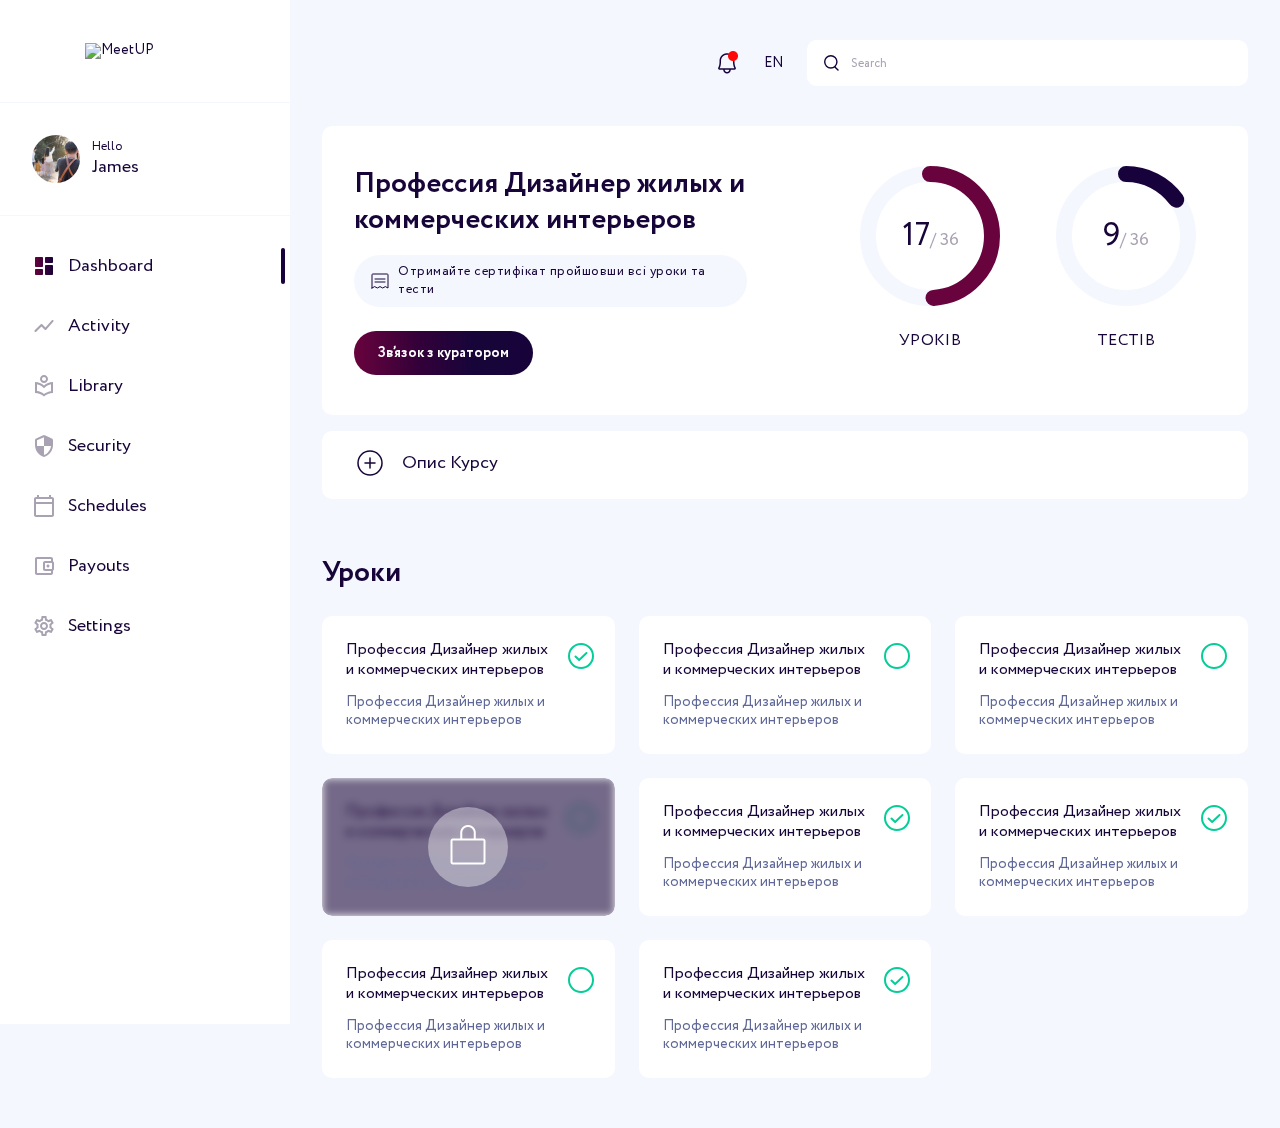
==== course-page.html @ d6d975dc "meetup v.1" ====
<!DOCTYPE html>
<html lang="en">

<head>
	<meta charset="UTF-8" />
	<meta name="viewport" content="width=device-width, initial-scale=1.0" />
	<title>MeetUP</title>
	<meta name="description" content="">
	<meta name="keywords" content="">
	<link rel="stylesheet" type="text/css" href="css/reset.css" />
	<link rel="stylesheet" type="text/css" href="css/slick.css" />
	<link rel="stylesheet" type="text/css" href="css/style.css" />
</head>

<body>
	<div class="container">
		<div class="wrapper">
			<div class="page">
				<header class="header">
					<nav class="menu">
						<div class="logo"><a href="/"><img src="img/logo.png" alt="MeetUP" /></a></div>
						<div class="user">
							<img src="img/james.jpg" alt="James" />
							<div class="user-name">
								<h3><span>Hello</span> James</h3>
							</div>
						</div>
						<div class="extra-menu">
							<div class="bell">
								<img src="img/bell.png" alt="Bell">
								<h4 class="message">У вас нове повідомлення</h4>
							</div>
							<div class="language">EN</div>
							<div class="search">
								<div class="search-box">
									<input type="text" class="input-search" placeholder="Search">
								</div>
							</div>
							<div class="search-close"></div>
							<div class="header_burger"></div>
						</div>
						<div class="sidebar-menu">
							<div class="logo"><a href="/"><img src="img/logo.png" alt="MeetUP" /></a></div>
							<div class="user">
								<img src="img/james.jpg" alt="James" />
								<div class="user-name">
									<h3><span>Hello</span> James</h3>
								</div>
							</div>
							<div class="language">EN</div>
							<ul class="sidebar-menu__box-link">
								<a href="#">
									<li class="active"><img class="img-svg" src="img/svg/dashboard.svg" alt="Dashboard">Dashboard</li>
								</a>
								<a href="#">
									<li><img class="img-svg" src="img/svg/activity.svg" alt="Activity">Activity</li>
								</a>
								<a href="#">
									<li><img class="img-svg" src="img/svg/library.svg" alt="Library">Library</li>
								</a>
								<a href="#">
									<li><img class="img-svg" src="img/svg/security.svg" alt="Security">Security</li>
								</a>
								<a href="#">
									<li><img class="img-svg" src="img/svg/schedules.svg" alt="Schedules">Schedules</li>
								</a>
								<a href="#">
									<li><img class="img-svg" src="img/svg/payouts.svg" alt="Payouts">Payouts</li>
								</a>
								<a href="#">
									<li><img class="img-svg" src="img/svg/settings.svg" alt="Settings">Settings</li>
								</a>
							</ul>
						</div>
					</nav>
				</header>
				<div class="content">
					<section class="cp-course">
						<div class="cp-course__info">
							<h1>Профессия Дизайнер жилых и коммерческих интерьеров</h1>
							<p class="cp-course__specification">Отримайте сертифікат пройшовши всі уроки та тести</p>
							<button class="btn btn-gradient">Зв’язок з куратором</button>
						</div>
						<div class="cp-course__circle-box">
							<div class="cp-course__progress cp-course__progress-lesson">
								<svg class="progress-ring" preserveAspectRatio="xMinYMin meet">
									<circle cx="70" cy="70" r="62"></circle>
									<circle class="progress-ring__circle" cx="70" cy="70" r="62"></circle>
								</svg>
								<p>17<span>/ 36</span></p>
								<div class="cp-course__progress-categorie">УРОКІВ</div>
								<!-- <input class="percente" type="range" min="0" max="100" value="20"> -->
							</div>
							<div class="cp-course__progress cp-course__progress-test">
								<svg class="progress-ring" preserveAspectRatio="xMinYMin meet">
									<circle cx="70" cy="70" r="62"></circle>
									<circle class="progress-ring__circle" cx="70" cy="70" r="62"></circle>
								</svg>
								<p>9<span>/ 36</span></p>
								<div class="cp-course__progress-categorie">ТЕСТІВ</div>
								<!-- <input class="percente" type="range" min="0" max="100" value="20"> -->
							</div>
						</div>
					</section>
					<div class="cp-course__description">
						<h3>Опис Курсу</h3>
						<p class="cp-course__description-txt">
							Стандартний Lorem Ipsum, використовуваний з XVI ст.<br />
							"Lorem ipsum dolor sit amet, consectetur adipiscing elit, sed do eiusmod tempor incididunt ut labore et
							dolore magna aliqua. Ut enim ad minim veniam, quis nostrud exercitation ullamco laboris nisi ut aliquip ex
							ea commodo consequat. Duis aute irure dolor in reprehenderit in voluptate velit esse cillum dolore eu
							fugiat nulla pariatur. Excepteur sint occaecat cupidatat non proident, sunt in culpa qui officia deserunt
							mollit anim id est laborum."
						</p>
					</div>
					<section class="lesson">
						<h1>Уроки</h1>
						<div class="lesson__wrap">
							<div class="lesson__b lesson__complited">
								<div class="lesson__txt">
									<h4 class="lesson__name">Профессия Дизайнер жилых и коммерческих интерьеров</h4>
									<p>Профессия Дизайнер жилых и коммерческих интерьеров</p>
								</div>
							</div>
							<div class="lesson__b">
								<div class="lesson__txt">
									<h4 class="lesson__name">Профессия Дизайнер жилых и коммерческих интерьеров</h4>
									<p>Профессия Дизайнер жилых и коммерческих интерьеров</p>
								</div>
							</div>
							<div class="lesson__b">
								<div class="lesson__txt">
									<h4 class="lesson__name">Профессия Дизайнер жилых и коммерческих интерьеров</h4>
									<p>Профессия Дизайнер жилых и коммерческих интерьеров</p>
								</div>
							</div>
							<div class="lesson__b lesson__lock">
								<div class="lesson__txt">
									<h4 class="lesson__name">Профессия Дизайнер жилых и коммерческих интерьеров</h4>
									<p>Профессия Дизайнер жилых и коммерческих интерьеров</p>
								</div>
								<div class="lesson__closed"></div>
							</div>
							<div class="lesson__b lesson__complited">
								<div class="lesson__txt">
									<h4 class="lesson__name">Профессия Дизайнер жилых и коммерческих интерьеров</h4>
									<p>Профессия Дизайнер жилых и коммерческих интерьеров</p>
								</div>
							</div>
							<div class="lesson__b lesson__complited">
								<div class="lesson__txt">
									<h4 class="lesson__name">Профессия Дизайнер жилых и коммерческих интерьеров</h4>
									<p>Профессия Дизайнер жилых и коммерческих интерьеров</p>
								</div>
							</div>
							<div class="lesson__b">
								<div class="lesson__txt">
									<h4 class="lesson__name">Профессия Дизайнер жилых и коммерческих интерьеров</h4>
									<p>Профессия Дизайнер жилых и коммерческих интерьеров</p>
								</div>
							</div>
							<div class="lesson__b lesson__complited">
								<div class="lesson__txt">
									<h4 class="lesson__name">Профессия Дизайнер жилых и коммерческих интерьеров</h4>
									<p>Профессия Дизайнер жилых и коммерческих интерьеров</p>
								</div>
							</div>
						</div>
					</section>
				</div>
			</div>
		</div>
	</div>
	<script type="text/javascript" src="js/jquery-3.6.0.min.js"></script>
	<script type="text/javascript" src="js/slick.js"></script>
	<script type="text/javascript" src="js/main.js"></script>
	<script>
		$(document).ready(function () {
			//svg circle
			const circle = document.querySelector(".progress-ring__circle");
			const circle_test = document.querySelector(
				".cp-course__progress-test .progress-ring__circle"
			);
			const r = circle.r.baseVal.value;
			const circumference = 2 * Math.PI * r;
			// const input = document.querySelector(".percente");

			circle.style.strokeDasharray = `${circumference} ${circumference}`;
			circle.style.strokeDashoffset = circumference;

			circle_test.style.strokeDasharray = `${circumference} ${circumference}`;
			circle_test.style.strokeDashoffset = circumference;

			function setProgress(percent) {
				const offset = circumference - (percent / 100) * circumference;
				circle.style.strokeDashoffset = offset;
			}
			function setProgressTest(percent) {
				const offset = circumference - (percent / 100) * circumference;
				circle_test.style.strokeDashoffset = offset;
			}

			setProgressTest(15);
			setProgress(49);

			// input.addEventListener("input", function () {
			//   setProgress(input.value);
			// });
		});
	</script>
</body>

</html>
---- css/style.css ----
@font-face {
  font-family: "Circe";
  src: url("../fonts/Circe-Regular.eot");
  src: url("../fonts/Circe-Regular.eot?iefix") format("eot"),
    url("../fonts/Circe-Regular.woff") format("woff"),
    url("../fonts/Circe-Regular.ttf") format("truetype");
  font-weight: 400;
  font-style: normal;
}
@font-face {
  font-family: "Circe";
  src: url("../fonts/Circe-Bold.eot");
  src: url("../fonts/Circe-Bold.eot?iefix") format("eot"),
    url("../fonts/Circe-Bold.woff") format("woff"),
    url("../fonts/Circe-Bold.ttf") format("truetype");
  font-weight: 600;
  font-style: normal;
}
body {
  height: 100%;
  font-family: "Circe", sans-serif;
  background: #f4f7fe;
  color: #170539;
}
ol,
ul {
  list-style: none;
}
* {
  margin: 0;
  padding: 0;
  outline: none;

  -webkit-box-sizing: border-box;
  -moz-box-sizing: border-box;
  box-sizing: border-box;
}

a,
a:hover {
  text-decoration: none;
  color: #170539;
}

.left {
  float: left;
}
.right {
  float: right;
}
.container {
  max-width: 1440px;
  width: 100%;
  margin: 0 auto;
  padding: 0;
}
.wrapper {
  margin: 0;
  padding: 0;
}
h1 {
  font-size: 36px;
  line-height: 43.2px;
  font-weight: 400;
  margin-bottom: 24px;
}
h2 {
  font-size: 24px;
  line-height: 28.8px;
  font-weight: 400;
}
h3 {
  font-size: 18px;
  font-weight: 400;
  line-height: 23.4px;
}
h4 {
  font-size: 16px;
  font-weight: 400;
  line-height: 20.8px;
}
p {
  font-size: 14px;
  font-weight: 400;
  line-height: 20.8px;
}
img {
  width: 100%;
}
.hide_block {
  display: none !important;
}
/* svg styles */
#dashboard,
#activity,
#library,
#security,
#schedules,
#payouts,
#settings {
  fill: #a8a2b2;
}

/* svg styles end */

/* index */
/* header start*/
.page {
  display: flex;
  position: relative;
  overflow: hidden;
}
.menu {
  width: 290px;
  padding: 0 5px 0 32px;
  background: #ffffff;
  height: 1024px;
}
.menu ul {
  margin-top: 32px;
}
.menu ul li {
  display: flex;
  align-items: center;
  font-size: 18px;
  line-height: 30px;
  margin-bottom: 24px;
  padding: 3px 0;
}
.menu ul .img-svg {
  margin-right: 12px;
}
.menu ul a:last-child li {
  margin-bottom: 0;
}
.menu ul .active {
  position: relative;
}
.menu ul .active #dashboard,
.menu ul .active #activity,
.menu ul .active #library,
.menu ul .active #security,
.menu ul .active #schedules,
.menu ul .active #payouts,
.menu ul .active #settings {
  fill: url(#paint0_linear_1267_731);
}
.menu ul .active::after {
  content: "";
  position: absolute;
  right: 0;
  border-right: 4px solid #17023b;
  height: 100%;
  border-radius: 25px;
}
.logo {
  display: flex;
  width: 147px;
  height: auto;
  padding: 43px 0;
  margin: 0 auto;
}
.logo a {
  z-index: 2;
}
.user img {
  width: 48px;
  height: auto;
  border-radius: 24px;
  margin-right: 12px;
}
.user {
  display: flex;
  align-items: center;
  padding: 32px 5px 32px 32px;
  margin: 0 -5px 0 -32px;
  border-top: 1px solid #f4f7fe;
  border-bottom: 1px solid #f4f7fe;
}
.user-name h3 {
  display: flex;
  flex-direction: column;
}
.user-name span {
  font-size: 12px;
  line-height: 18px;
}
.extra-menu {
  position: absolute;
  right: 32px;
  top: 40px;
  display: flex;
  justify-content: flex-end;
  align-items: center;
  width: 100%;
}
.extra-menu img {
  margin-right: 25px;
  position: relative;
  width: 24px;
  height: auto;
}
.extra-menu .img::after {
  content: "";
  position: absolute;
  height: 10px;
  width: 10px;
  background-color: #ff0808;
}
.search {
  display: flex;
  max-width: 441px;
  width: 100%;
  height: 46px;
  border-radius: 10px;
  position: relative;
  background: #ffffff;
}
.search-box {
  width: 100%;
  display: flex;
}
.input-search {
  padding-left: 44px;
  border-radius: 10px;
}
.input-search::placeholder {
  font-size: 12px;
  line-height: 18px;
  color: #a8a2b2;
}
.search::before {
  content: "";
  width: 16px;
  height: 16px;
  background: url(../img/svg/search.svg) no-repeat 50% 50%;
  background-size: contain;
  position: absolute;
  left: 16px;
  top: 50%;
  transform: translateY(-50%);
}
.language {
  margin-right: 24px;
}
.bell {
  position: relative;
}
.message {
  display: none;
  padding: 16px;
  padding-left: 52px;
  background: #ffffff;
  position: absolute;
  width: max-content;
  left: -24px;
  top: 47px;
  border-radius: 6px;
  box-shadow: 0px 0px 1px rgba(112, 144, 176, 0.31),
    0px 12px 24px rgba(112, 144, 176, 0.15);
  z-index: 2;
}
.message::before {
  content: "";
  width: 24px;
  height: 24px;
  background: url(../img/svg/envelope.svg) no-repeat 50% 50%;
  background-size: contain;
  position: absolute;
  left: 16px;
  top: 50%;
  transform: translateY(-50%);
}
.message::after {
  content: "";
  position: absolute;
  left: 26px;
  top: -20px;
  border: 10px solid transparent;
  border-bottom: 10px solid white;
}
.sidebar-menu .logo,
.sidebar-menu .user,
.sidebar-menu .language {
  display: none;
}

/* header end */

.content {
  width: 100%;
  padding: 0 32px;
  margin-top: 126px;
  overflow: hidden;
}

/* my-courses */
.my-courses .wrap {
  display: grid;
  grid-template-columns: repeat(2, 1fr);
  grid-column-gap: 16px;
  grid-row-gap: 16px;
  margin-bottom: 56px;
}
.my-courses h1 {
  font-weight: 600;
}
.course {
  display: flex;
  justify-content: space-between;
  align-items: center;
  background: #ffffff;
  border-radius: 10px;
  padding: 24px;
  padding-right: 31px;
  max-width: 535px;
}
.course__txt {
  max-width: 298px;
}
.course__name {
  margin-bottom: 12px;
  color: #1b2559;
}
.course__description {
  color: #a8a2b2;
  font-size: 16px;
  margin-bottom: 27px;
}
.course img {
  width: 150px;
  height: 150px;
  border-radius: 50%;
}
.course__progress-bar p {
  font-size: 12px;
  line-height: 18px;
  margin-bottom: 8px;
}
.course__progress-bar-full {
  height: 16px;
  background: #f5f7fb;
  border-radius: 20px;
}
.course__progress-bar-load {
  background: #05cd99;
  border-radius: 20px;
  height: 100%;
  width: 70%;
}
/* my-courses end */

/* o_course */
.o_course img {
  width: 100px;
  height: auto;
  margin-bottom: 32px;
}
.o_course h1 {
  font-weight: 600;
}
.o_course_b {
  padding: 24px;
  padding-bottom: 27px;
  max-width: 260px;
  height: auto;
  background: #ffffff;
  text-align: center;
  border-radius: 10px;
}
.o_course_b a {
  color: #a8a2b2;
  font-size: 16px;
  line-height: 20.8px;
}
.o_course__name {
  font-weight: 600;
  margin-bottom: 30px;
}
.o_course .wrap {
  display: grid;
  grid-template-columns: repeat(4, 1fr);
  grid-column-gap: 15px;
  grid-row-gap: 15px;
  margin-bottom: 36px;
}
/* o_course end */

/* course-page */
/* cp-course */
.cp-course {
  padding: 40px 32px;
  background: #ffffff;
  border-radius: 10px;
  display: flex;
  justify-content: space-between;
  margin-bottom: 16px;
}
.cp-course__info {
  max-width: 498px;
}
.cp-course__info h1 {
  font-weight: 600;
  margin-bottom: 16px;
}
.cp-course__specification {
  padding: 8px 16px;
  background: #f4f7fe;
  border-radius: 39px;
  font-size: 13px;
  line-height: 18px;
  letter-spacing: 0.5px;
  padding-left: 44px;
  position: relative;
  max-width: 393px;
  margin-bottom: 24px;
}
.cp-course__specification::before {
  content: "";
  width: 20px;
  height: 20px;
  background: url(../img/svg/receipt.svg) no-repeat 50% 50%;
  background-size: contain;
  position: absolute;
  left: 16px;
  top: 50%;
  transform: translateY(-50%);
}
.btn-simple {
  border: 1px solid #170539;
  box-sizing: border-box;
  border-radius: 60px;
  padding: 12px 24px;
  font-size: 14px;
  line-height: 20px;
  font-weight: 600;
}
.btn-gradient {
  background: linear-gradient(
    90deg,
    #68033d 0%,
    #330039 36.61%,
    #170539 65.85%,
    #180339 100%
  );
  border-radius: 60px;
  padding: 12px 24px;
  font-size: 14px;
  line-height: 20px;
  font-weight: 400;
  color: #ffffff;
}
.btn-gradient:hover {
  color: #ffffff;
}
.cp-course .btn-gradient {
  font-weight: 600;
}
.cp-course__description {
  padding: 21px 32px 24px 32px;
  padding-left: 80px;
  background: #ffffff;
  border-radius: 10px;
  position: relative;
  margin-bottom: 56px;
}
.cp-course__description-active .cp-course__description-txt {
  margin-left: -48px;
}
.cp-course__description h3::before {
  content: "";
  width: 32px;
  height: 32px;
  background: url(../img/svg/PlusCircle.svg) no-repeat 50% 50%;
  background-size: contain;
  position: absolute;
  left: 32px;
  top: 16px;
}
.cp-course__description-txt {
  font-size: 16px;
  max-width: 930px;
  display: none;
}
.cp-course__description-active .cp-course__description-txt {
  display: block;
}
.cp-course__description-active h3 {
  margin-bottom: 20px;
}
.cp-course__description-active h3::before {
  background: url(../img/svg/MinusCircle.svg) no-repeat 50% 50%;
  background-size: contain;
}
.cp-course__circle-box {
  margin-right: 82px;
  display: flex;
}
.progress-ring {
  width: 140px;
  height: 140px;
  margin-bottom: 24px;
}
.progress-ring circle {
  stroke-width: 16;
  fill: none;
  stroke-linecap: round;
  transform-origin: center;
  transform: rotate(-90deg);
}
.progress-ring circle:first-child {
  stroke: #f4f7fe;
}
.progress-ring .progress-ring__circle {
  stroke: #68033d;
}
.cp-course__progress-test .progress-ring .progress-ring__circle {
  stroke: #17023b;
}
.cp-course__progress {
  position: relative;
  height: 100%;
}
.cp-course__progress-lesson {
  margin-right: 56px;
}
.cp-course__progress p {
  position: absolute;
  top: 51px;
  left: 50%;
  transform: translateX(-50%);
  font-size: 32px;
  line-height: 120%;
  padding-bottom: 24px;
}
.cp-course__progress span {
  font-size: 18px;
  color: #a8a2b2;
}
.cp-course__progress-categorie {
  font-size: 16px;
  text-align: center;
  letter-spacing: 0.02em;
}

/* cp-course end */
/* lesson */
.lesson h1 {
  font-weight: 600;
}
.lesson__b {
  background: #ffffff;
  border-radius: 10px;
  max-width: 253px;
  position: relative;
  overflow: hidden;
}
.lesson__txt {
  padding: 24px 58px 24px 24px;
}
.lesson__name {
  margin-bottom: 12px;
}
.lesson__b p {
  color: #5f6897;
  line-height: 18.2px;
}
.lesson__b::before {
  content: "";
  width: 32px;
  height: 32px;
  background: url(../img/svg/Circle.svg) no-repeat 50% 50%;
  background-size: contain;
  position: absolute;
  right: 18px;
  top: 24px;
}
.lesson__complited::before {
  content: "";
  background: url(../img/svg/CheckCircle.svg) no-repeat 50% 50%;
  background-size: contain;
}
.lesson__wrap {
  display: grid;
  grid-template-columns: repeat(4, 1fr);
  grid-column-gap: 24px;
  grid-row-gap: 24px;
  margin-bottom: 50px;
}
.lesson__lock .lesson__txt {
  background: rgba(23, 5, 57, 0.6);
  backdrop-filter: blur(4px);
  filter: blur(4px);
}
.lesson__closed {
  content: "";
  width: 48px;
  height: 48px;
  background: url(../img/LockSimple.png) no-repeat 50% 50%;
  background-size: contain;
  position: absolute;
  top: 50%;
  left: 50%;
  transform: translate(-50%, -50%);
}
.lesson__closed::before {
  content: "";
  width: 80px;
  height: 80px;
  background: #ffffff;
  opacity: 0.4;
  border-radius: 50%;
  position: absolute;
  top: 50%;
  left: 50%;
  transform: translate(-50%, -50%);
}
/* lesson end */

/* course-page end*/

/* lesson-page */
.lp-lesson {
  background: #ffffff;
  border-radius: 10px;
  padding: 0 140px;
  overflow: visible;
  margin-bottom: 24px;
  display: flex;
  flex-direction: column;
  overflow: hidden;
}
.lp-lesson-video {
  position: relative;
  border-radius: 10px 10px 0px 0px;
  margin: 0 -140px;
  margin-bottom: 32px;
}
.play-video {
  content: "";
  width: 80px;
  height: 80px;
  background: rgb(255 255 255 / 0.4);
  border-radius: 50%;
  position: absolute;
  top: 50%;
  left: 50%;
  transform: translate(-50%, -50%);
}
.play-video::before {
  content: "";
  width: 48px;
  height: 48px;
  background: url(../img/play.png) no-repeat 50% 50%;
  background-size: contain;
  position: absolute;
  top: 50%;
  left: 50%;
  transform: translate(-50%, -50%);
}
.lp-lesson img {
  margin-bottom: 32px;
  max-width: 780px;
  width: 100%;
}
.lp-lesson h2 {
  font-weight: 600;
  margin-bottom: 24px;
  font-size: 24px;
  line-height: 28.8px;
}
.lp-lesson p {
  margin-bottom: 32px;
  font-size: 18px;
  line-height: 27px;
  max-width: 640px;
}
.lp-lesson p span {
  font-weight: 600;
}
.lp-lesson ul {
  padding-left: 24px;
  margin-bottom: 32px;
}
.lp-lesson li {
  font-size: 18px;
  line-height: 27px;
  margin-bottom: 12px;
  position: relative;
}
.lp-lesson li:last-child {
  margin-bottom: 0;
}
.lp-lesson li::before {
  content: "";
  width: 8px;
  height: 8px;
  background: #170539;
  border-radius: 50%;
  position: absolute;
  left: -24px;
  top: 50%;
  transform: translateY(-50%);
}
.button-group {
  display: flex;
  margin-bottom: 46px;
}
.button-group a {
  margin-right: 24px;
}
.button-group a:last-child {
  margin-right: 0;
}
/* lesson-page end */
/* vocabulary */
.vocabulary {
  margin-bottom: 24px;
  background: #ffffff;
  border-radius: 10px;
  padding: 40px;
}
.vocabulary_word {
  border-bottom: 1px solid #f4f7fe;
  display: flex;
  padding-bottom: 16px;
  margin-bottom: 16px;
}
.vocabulary_word:last-child {
  margin-bottom: 0;
  padding-bottom: 0;
  border-bottom: none;
}
.vocabulary_word__txt {
  max-width: 213px;
  width: 100%;
  margin-right: 40px;
  font-weight: 600;
}
/* vocabulary end */
/* faq */

/* faq end */
.faq {
  background: #ffffff;
  border-radius: 10px;
  padding: 40px;
  margin-bottom: 40px;
}
.faq__info {
  display: flex;
  align-items: center;
  margin-bottom: 12px;
}
.faq__info-box {
  display: flex;
  margin-right: 16px;
}
.faq__info p {
  margin-right: 20px;
  position: relative;
  font-size: 12px;
  line-height: 18px;
}
.faq__info p:last-child {
  margin-right: 0;
}
.faq__info-date::before,
.faq__info-course::before {
  content: "";
  position: absolute;
  width: 4px;
  height: 4px;
  background: #dfdfe8;
  border-radius: 50%;
  top: 50%;
  transform: translateY(-50%);
  right: -12px;
}
.faq__info-message {
  background: #f6fffd;
  border: 1px solid #05cd99;
  box-sizing: border-box;
  border-radius: 4px;
  color: #05cd99;
  padding: 1px 8px;
  font-size: 12px;
  line-height: 18px;
}
.faq__question {
  font-weight: 600;
  font-size: 16px;
  line-height: 20.8px;
}
.faq__block-active .faq__question {
  margin-bottom: 12px;
}
.faq__block {
  position: relative;
  margin-bottom: 16px;
  padding-bottom: 16px;
  border-bottom: 1px solid #f4f7fe;
  padding-right: 72px;
}
.faq__block:last-child {
  margin-bottom: 0;
  padding-bottom: 0;
  border-bottom: none;
}
.faq__button {
  position: absolute;
  right: 0;
  top: 0;
  border: 1px solid #0a1930;
  box-sizing: border-box;
  width: 32px;
  height: 32px;
  border-radius: 50%;
}
.faq__button::before {
  content: "";
  width: 16px;
  height: 16px;
  background: url(../img/bottom-arrow.png) no-repeat 50% 50%;
  background-size: contain;
  position: absolute;
  left: 50%;
  top: 50%;
  transform: translate(-50%, -50%);
}
.faq__block-active .faq__button::before {
  background: url(../img/bottom-close.png) no-repeat 50% 50%;
  background-size: contain;
}
.faq__answer {
  display: none;
}
/* record */
.record h1 {
  font-weight: 600;
}
.record__wrap {
  display: grid;
  grid-template-columns: repeat(2, 1fr);
  grid-column-gap: 16px;
  grid-row-gap: 16px;
}
.record__b {
  background: #ffffff;
  border-radius: 10px;
  padding: 16px 24px;
  max-width: 535px;
}
.record__lesson {
  margin-bottom: 12px;
  font-size: 16px;
  line-height: 130%;
  padding-left: 45px;
  position: relative;
}
.record__lesson::before {
  content: "";
  width: 32px;
  height: 32px;
  background: url(../img/note.png) no-repeat 50% 50%;
  background-size: contain;
  position: absolute;
  left: 0;
  top: 50%;
  transform: translateY(-50%);
}
.record__course {
  font-weight: 600;
  font-size: 18px;
  line-height: 130%;
}
/* record end */

/* mobile */
@media only screen and (max-width: 1439px) {
  .cp-course__circle-box {
    margin-right: 20px;
  }
  h1 {
    font-size: 28px;
    line-height: 130%;
  }
  .lesson__wrap {
    grid-template-columns: repeat(3, 1fr);
  }
  .lesson__b {
    max-width: 100%;
  }
  .my-courses .wrap {
    overflow-y: hidden;
    overflow-x: scroll;
    display: flex;
    padding-bottom: 24px;
  }
  .course {
    max-width: 498px;
    flex: none;
  }
  .o_course .wrap {
    grid-template-columns: repeat(3, 1fr);
  }
  .o_course_b {
    max-width: 100%;
  }
  .my-courses .wrap::-webkit-scrollbar-thumb {
    background: #17023b;
    border-radius: 4px;
  }
  .my-courses .wrap::-webkit-scrollbar {
    width: 3px;
    background: #fff;
    border-radius: 20px;
    padding: 0 20px;
    margin-right: 32px;
  }
  .my-courses .wrap::-webkit-scrollbar:horizontal {
    height: 3px;
  }
}
@media only screen and (max-width: 1239px) {
  h1 {
    font-size: 24px;
    line-height: 120%;
  }
  h2 {
    font-size: 18px;
    line-height: 120%;
  }
  .cp-course__info h1 {
    max-width: 453px;
  }
  .cp-course {
    flex-direction: column;
    position: relative;
    padding: 24px;
  }
  .cp-course__progress-lesson {
    margin-right: 40px;
  }
  .cp-course__circle-box {
    margin-right: 0;
  }
  .cp-course .btn-gradient {
    position: absolute;
    top: 24px;
    right: 24px;
  }
  .lesson__wrap {
    grid-template-columns: repeat(2, 1fr);
  }
  .lesson__b::before {
    right: 24px;
  }
  .course__name {
    margin-bottom: 16px;
  }
  .course {
    align-items: flex-start;
  }
  .course__description {
    margin-bottom: 24px;
  }
  .course img {
    width: 120px;
    height: 120px;
  }
  .o_course .wrap {
    grid-template-columns: repeat(2, 1fr);
  }
  .lp-lesson {
    padding: 0 80px;
  }
  .lp-lesson-video {
    margin: 0 -80px;
    margin-bottom: 32px;
  }
  .record__wrap {
    grid-template-columns: repeat(1, 1fr);
  }
  .record__b {
    max-width: 100%;
  }
}
@media (min-width: 1024px) and (max-width: 1239px) {
}
@media (min-width: 768px) and (max-width: 1239px) {
}
@media only screen and (min-width: 1024px) {
}
@media only screen and (max-width: 1023px) {
  .lp-lesson {
    padding: 0 40px;
  }
  .lp-lesson-video {
    margin: 0 -40px;
    margin-bottom: 32px;
  }
}
@media (min-width: 992px) and (max-width: 1239px) {
}
@media only screen and (max-width: 991px) {
  .content {
    padding: 0 28px;
  }
  .page {
    display: block;
  }
  header {
    max-width: 100%;
  }
  .menu {
    width: 100%;
    height: auto;
    display: flex;
    justify-content: space-between;
    align-items: center;
    padding: 22px 220px 24px 28px;
  }
  .user-name span {
    display: none;
  }
  .logo {
    margin: unset;
    width: 110px;
    padding: 0;
  }
  .user {
    padding: 0;
    margin: unset;
  }
  .user img {
    width: 32px;
  }
  .language {
    margin-right: 24px;
    font-size: 18px;
    line-height: 130%;
  }
  .extra-menu {
    right: 28px;
    top: 28px;
  }
  .extra-menu :nth-child(3) {
    order: 1;
  }
  .extra-menu :nth-child(1) {
    order: 2;
  }
  .extra-menu :nth-child(2) {
    order: 3;
  }
  .extra-menu :nth-child(5) {
    order: 4;
  }
  .extra-menu :nth-child(5) {
    order: 4;
  }
  .extra-menu img,
  .search {
    margin-right: 24px;
  }
  .header_burger {
    display: block;
    width: 24px;
    height: 24px;
    margin: 0;
    cursor: pointer;
    background: url(../img/svg/burger.svg) no-repeat center;
    background-size: contain;
  }
  .header_burger_active {
    background: url(../img/svg/close.svg) no-repeat center;
    background-size: contain;
    right: 28px;
    top: 28px;
    z-index: 3;
    position: fixed;
  }
  .sidebar-menu {
    max-width: 100%;
    position: fixed;
    display: block !important;
    width: 100%;
    max-width: 300px;
    height: 100%;
    top: 0;
    right: -340px;
    z-index: 2;
    overflow: scroll;
    background: #ffffff;
    box-shadow: -10px 10px 40px rgba(112, 144, 176, 0.12);
    margin-top: 0 !important;
    /* -webkit-transition: right 0.3s;
    -moz-transition: right 0.3s;
    transition: right 0.3s; */
  }
  .mobile_menu_active {
    right: 0;
  }
  .mobile_menu_active .language {
    display: none;
  }
  .sidebar-menu__box-link {
    position: absolute;
    display: block;
    margin: auto;
    top: 215px;
    width: 100%;
    padding: 0 10px 0 0;
    margin-top: 0 !important;
  }
  .menu ul .active::after {
    right: unset;
    left: 0;
  }
  .menu ul li {
    padding-left: 36px;
  }

  .input-search {
    width: 0;
    padding-left: 0;
  }
  .search::before {
    left: 0;
    width: 24px;
    height: 24px;
  }
  .search {
    height: auto;
    width: 24px;
  }
  .mobile-search {
    width: 100%;
    margin-right: 0;
    max-width: 100%;
    padding: 28px 28px 20px 28px;
    position: absolute;
    left: 28px;
    z-index: 3;
  }
  .mobile-search .input-search {
    width: 100%;
    border-radius: 0;
  }
  .mobile-search .search-box {
    border-bottom: 1px solid #f4f7fe;
    height: 32px;
  }
  .input-search::placeholder {
    padding-left: 36px;
  }
  .search-close {
    position: relative;
    display: none;
    width: 24px;
    height: 24px;
    z-index: 4;
    order: 5;
  }
  .search-close::before {
    content: "";
    width: 24px;
    height: 24px;
    background: url(../img/svg/close.svg) no-repeat 50% 50%;
    background-size: contain;
    position: absolute;
    right: 0;
    top: 50%;
    transform: translateY(-50%);
    z-index: 4;
  }
  .mobile-search::before {
    left: 28px;
  }
  .content {
    margin-top: 40px;
    padding-bottom: 40px;
  }
  .cp-course__description {
    margin-bottom: 40px;
  }
  .lesson__wrap {
    margin-bottom: 0;
  }
  .lesson h1 {
    margin-bottom: 16px;
  }
  .lp-lesson-video {
    margin-bottom: 40px;
  }
  .lp-lesson p {
    margin-bottom: 24px;
    font-size: 16px;
    line-height: 130%;
  }
  .lp-lesson li {
    font-size: 16px;
    line-height: 20.8px;
  }
  .lp-lesson ul {
    margin-bottom: 40px;
  }
  .vocabulary {
    padding: 24px;
  }
  .faq {
    padding: 24px;
  }
}
@media only screen and (max-width: 767px) {
  .cp-course__specification {
    margin-right: 24px;
  }
  .cp-course .btn-gradient {
    position: absolute;
    bottom: 24px;
    left: 16px;
    top: unset;
    right: unset;
    width: calc(100% - 32px);
    max-width: 280px;
  }
  .cp-course__circle-box {
    padding-bottom: 76px;
  }
  .cp-course__description {
    padding: 16px;
    padding-left: 52px;
  }
  .cp-course__description h3::before {
    width: 24px;
    height: 24px;
    left: 16px;
  }
  .cp-course__description-active .cp-course__description-txt {
    margin-left: -36px;
  }
}
@media only screen and (min-width: 680px) {
}
@media only screen and (max-width: 679px) {
}
@media only screen and (max-width: 639px) {
  h1 {
    margin-bottom: 16px;
  }
  .content {
    padding-left: 24px;
    padding-right: 24px;
  }
  .lesson__wrap {
    grid-template-columns: repeat(1, 1fr);
    max-width: 312px;
  }
  .cp-course__progress-lesson {
    margin-right: 24px;
  }
  .user {
    display: none;
    z-index: 3;
    position: fixed;
    right: 230px;
  }
  .language {
    display: none;
    z-index: 3;
    position: fixed;
  }
  .menu {
    padding: 17px 220px 17px 24px;
  }
  .extra-menu {
    right: 18px;
    top: 18px;
  }
  .mobile_menu_active {
    max-width: 100%;
  }
  .user-name span {
    display: block;
  }

  .mobile_menu .logo {
    display: none;
    top: 17px;
    left: 24px;
  }
  .logo {
    width: 88px;
  }
  .sidebar-menu .logo,
  .sidebar-menu .user {
    display: flex;
    position: absolute;
  }
  .sidebar-menu .user {
    left: 24px;
    top: 108px;
    border: none;
  }
  .mobile_menu .user img {
    width: 48px;
  }
  .header_burger_active {
    right: 18px;
    top: 18px;
  }
  .mobile_menu .language {
    top: 20px;
    right: 72px;
    margin-right: 0;
  }
  .sidebar-menu .language {
    display: block;
    position: absolute;
    right: 72px;
    top: 20px;
  }

  .mobile-search {
    padding: 18px 24px 0px 18px;
    left: 24px;
  }
  .mobile-search .search-box {
    height: 24px;
    padding-bottom: 14px;
  }
  .input-search::placeholder {
    padding-left: 42px;
  }
  .o_course img {
    width: 60px;
    margin-bottom: 32px;
  }
  .o_course__name {
    font-size: 14px;
    line-height: 18.2px;
    margin-bottom: 24px;
  }
  .o_course_b {
    padding: 16px;
  }
  .o_course_b a {
    font-size: 12px;
    line-height: 18px;
  }
  .o_course .wrap {
    margin-bottom: 20px;
  }
  .my-courses .wrap {
    margin-bottom: 40px;
  }
  .course {
    flex-direction: column-reverse;
    padding: 16px 16px 24px 16px;
  }
  .course img {
    width: 40px;
    height: 40px;
    margin-bottom: 12px;
  }
  .course__name {
    font-size: 16;
    line-height: 20.8px;
    margin-bottom: 12px;
  }
  .course__description {
    font-size: 14px;
    line-height: 18.2px;
  }
  .button-group {
    flex-wrap: wrap;
    justify-content: space-between;
    margin-bottom: 30px;
  }
  .button-group a {
    width: 49%;
    margin-right: 0;
    text-align: center;
  }
  .button-group a:last-child {
    margin-right: 0;
    width: 100%;
    text-align: center;
    margin-top: 16px;
  }
  .vocabulary_word {
    flex-direction: column;
  }
  .vocabulary_word__txt {
    margin-right: 0;
    margin-bottom: 8px;
  }
  .faq__block {
    padding-right: 40px;
  }
  .lp-lesson h2 {
    font-size: 18px;
    line-height: 120%;
    margin-bottom: 16px;
  }
  .lp-lesson-video {
    margin-bottom: 16px;
  }
  .lp-lesson img,
  .lp-lesson p {
    margin-bottom: 16px;
  }
  .lp-lesson ul {
    margin-bottom: 24px;
  }
  .lp-lesson {
    padding: 0 16px;
  }
  .vocabulary {
    padding: 16px;
  }
  .faq {
    margin-bottom: 0;
    padding: 16px;
  }
  .faq__button {
    width: 24px;
    height: 24px;
  }
  .faq__button::before {
    width: 12px;
    height: 12px;
  }
  .faq__info {
    flex-direction: column;
    align-items: flex-start;
  }
  .faq__info-box {
    margin-right: 0;
  }
  .faq__question,
  .faq__answer {
    font-size: 14px;
    line-height: 18.2px;
  }
  .faq__info-message {
    margin-top: 8px;
  }
  .record__lesson {
    font-size: 14px;
  }
  .menu ul a:last-child li {
    margin-bottom: 51px;
  }
}
@media only screen and (max-width: 479px) {
  .cp-course__progress {
    transform: scale(0.85);
  }
  .cp-course {
    padding: 16px;
  }
  .cp-course__circle-box {
    padding: 0 8px;
    padding-bottom: 100px;
    justify-content: center;
  }
  .cp-course__specification {
    font-size: 10px;
    line-height: 12px;
    letter-spacing: 0.25px;
    max-width: 240px;
    padding-right: 32px;
  }
  .lesson__txt {
    padding: 16px 56px 16px 16px;
  }
  .lesson__b::before {
    top: 16px;
    right: 16px;
  }
  .record__lesson {
    font-size: 12px;
  }
  .record__course {
    font-size: 16px;
  }
}
@media only screen and (max-width: 320px) {
}
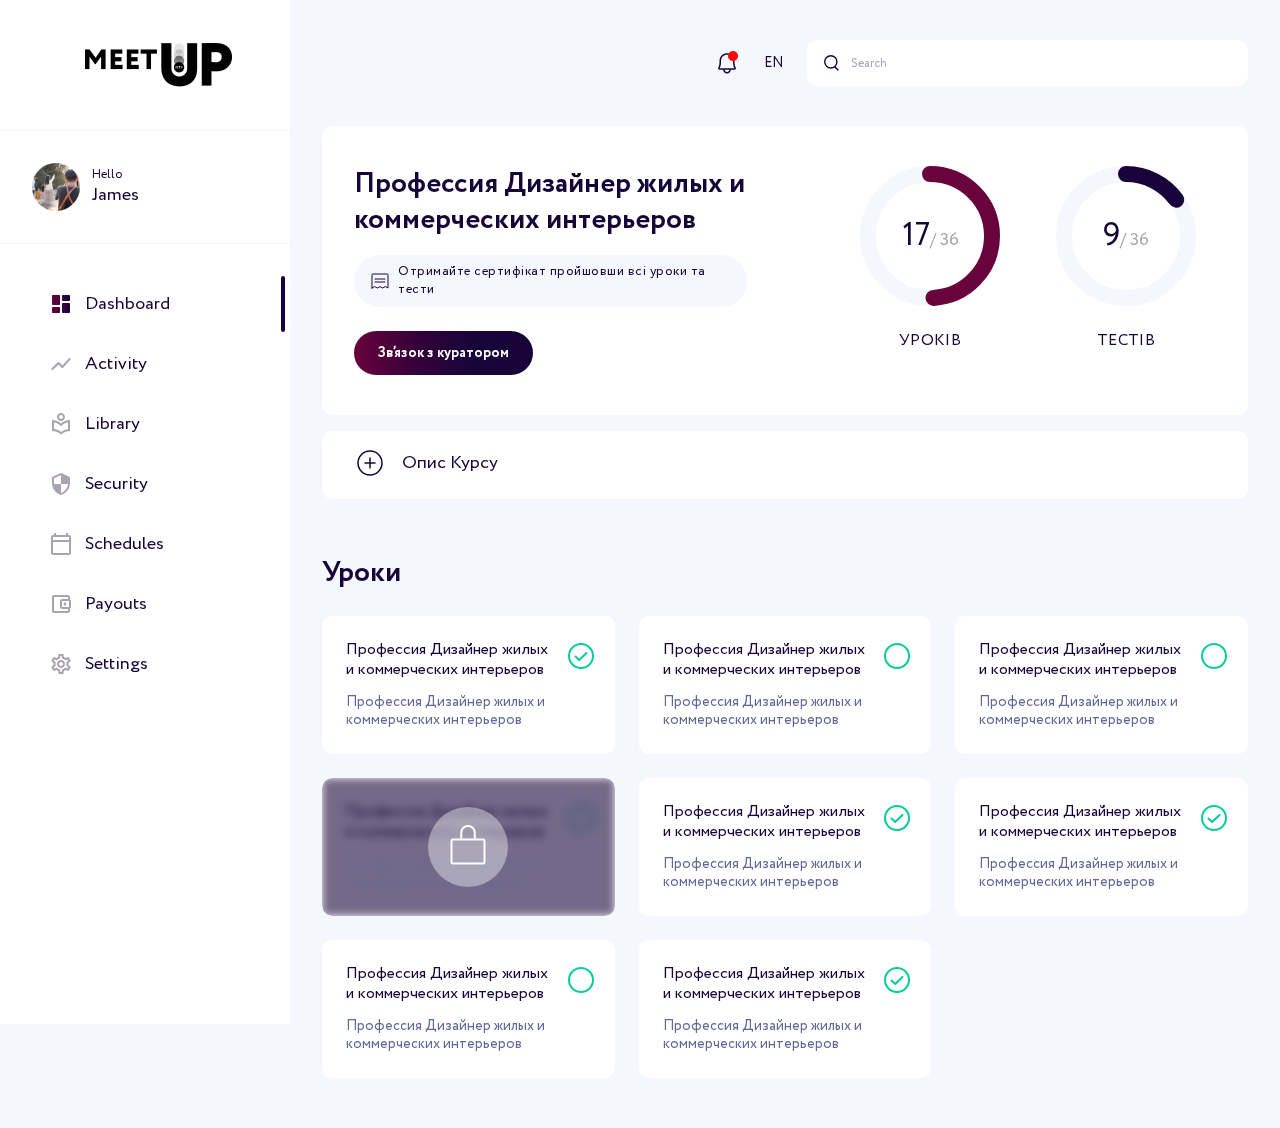
==== commit 52907f97: "Add files via upload" ====
--- a/course-page.html
+++ b/course-page.html
@@ -26,10 +26,12 @@
 							</div>
 						</div>
 						<div class="extra-menu">
-							<div class="bell">
-								<img src="img/bell.png" alt="Bell">
-								<h4 class="message">У вас нове повідомлення</h4>
-							</div>
+							<a href="#">
+								<div class="bell">
+									<img src="img/bell.png" alt="Bell">
+									<h4 class="message">У вас нове повідомлення</h4>
+								</div>
+							</a>
 							<div class="language">EN</div>
 							<div class="search">
 								<div class="search-box">
--- a/css/style.css
+++ b/css/style.css
@@ -124,8 +124,8 @@
   align-items: center;
   font-size: 18px;
   line-height: 30px;
-  margin-bottom: 24px;
-  padding: 3px 0;
+  margin-bottom: 4px;
+  padding: 13px 17px;
 }
 .menu ul .img-svg {
   margin-right: 12px;
@@ -153,6 +153,15 @@
   height: 100%;
   border-radius: 25px;
 }
+.menu ul li:hover {
+  background: #f4f7fe;
+  padding: 13px 17px;
+  border-radius: 10px;
+  margin-right: 9px;
+}
+.menu ul .active:hover::after {
+  right: -9px;
+}
 .logo {
   display: flex;
   width: 147px;
@@ -245,6 +254,16 @@
 }
 .bell {
   position: relative;
+  z-index: 2;
+}
+.bell:hover {
+  border-radius: 10px;
+  padding: 11px;
+  background: rgb(255 255 255 / 70%);
+  margin-right: 14px;
+}
+.bell:hover img {
+  margin-right: 0;
 }
 .message {
   display: none;
@@ -253,12 +272,15 @@
   background: #ffffff;
   position: absolute;
   width: max-content;
-  left: -24px;
-  top: 47px;
   border-radius: 6px;
   box-shadow: 0px 0px 1px rgba(112, 144, 176, 0.31),
     0px 12px 24px rgba(112, 144, 176, 0.15);
   z-index: 2;
+  left: -13px;
+  top: 56px;
+}
+.bell:hover .message {
+  display: block;
 }
 .message::before {
   content: "";
@@ -301,6 +323,9 @@
   grid-column-gap: 16px;
   grid-row-gap: 16px;
   margin-bottom: 56px;
+}
+.my-courses .wrap a:hover {
+  box-shadow: 0px 18px 40px rgba(112, 144, 176, 0.12);
 }
 .my-courses h1 {
   font-weight: 600;
@@ -367,6 +392,9 @@
   background: #ffffff;
   text-align: center;
   border-radius: 10px;
+}
+.o_course_b:hover {
+  box-shadow: 0px 18px 40px rgba(112, 144, 176, 0.12);
 }
 .o_course_b a {
   color: #a8a2b2;
@@ -452,6 +480,7 @@
 }
 .btn-gradient:hover {
   color: #ffffff;
+  background: #68033d;
 }
 .cp-course .btn-gradient {
   font-weight: 600;
@@ -554,6 +583,9 @@
   max-width: 253px;
   position: relative;
   overflow: hidden;
+}
+.lesson__b:hover {
+  box-shadow: 0px 18px 40px rgba(112, 144, 176, 0.12);
 }
 .lesson__txt {
   padding: 24px 58px 24px 24px;
@@ -712,6 +744,16 @@
 .button-group a:last-child {
   margin-right: 0;
 }
+.button-group .btn-simple:nth-child(2):hover {
+  background: #17023b;
+  color: #ffffff;
+}
+.button-group .btn-simple:nth-child(3):hover {
+  background: #17023b;
+  color: #17023b;
+  background: #dfdfe8;
+  border: 1px solid #d1cdd7;
+}
 /* lesson-page end */
 /* vocabulary */
 .vocabulary {
@@ -845,6 +887,9 @@
   grid-column-gap: 16px;
   grid-row-gap: 16px;
 }
+.record__wrap a:hover {
+  box-shadow: 0px 18px 40px rgba(112, 144, 176, 0.12);
+}
 .record__b {
   background: #ffffff;
   border-radius: 10px;
@@ -875,6 +920,96 @@
   line-height: 130%;
 }
 /* record end */
+.record-theme__b {
+  background: #ffffff;
+  border-radius: 10px;
+  padding: 24px;
+}
+.record-theme__b {
+  margin-bottom: 12px;
+  font-size: 16px;
+  line-height: 130%;
+  position: relative;
+}
+.record-theme__course {
+  font-weight: 600;
+  font-size: 18px;
+  line-height: 130%;
+  padding-bottom: 16px;
+  margin-bottom: 16px;
+  border-bottom: 1px solid #f4f7fe;
+}
+.record-theme__lesson {
+  margin-bottom: 12px;
+  font-size: 17.5px;
+  line-height: 130%;
+  padding-left: 45px;
+  position: relative;
+}
+.record-theme__lesson::before {
+  content: "";
+  width: 32px;
+  height: 32px;
+  background: url(../img/note.png) no-repeat 50% 50%;
+  background-size: contain;
+  position: absolute;
+  left: 0;
+  top: 50%;
+  transform: translateY(-50%);
+}
+.record-theme__txt {
+  max-width: 880px;
+  font-size: 16px;
+  line-height: 130%;
+}
+/* table */
+.table {
+  padding: 24px 40px;
+  background: #ffffff;
+  border-radius: 10px;
+  display: grid;
+  grid-template-rows: auto;
+  grid-row-gap: 24px;
+}
+.table__box {
+  display: grid;
+  grid-template-columns: 50px 120px 550px 60px 50px;
+  align-items: center;
+  justify-content: space-between;
+  grid-column-gap: 16px;
+  grid-row-gap: 16px;
+  font-size: 16px;
+  line-height: 150%;
+}
+.table__img img {
+  border-radius: 40px;
+  width: 40px;
+  height: 40px;
+}
+.table__info {
+  padding-bottom: 24px;
+  border-bottom: 1px solid #f4f7fe;
+  text-transform: uppercase;
+  color: #8e8ea1;
+  font-size: 12px;
+  line-height: 150%;
+}
+.table__action {
+  font-size: 0;
+  position: relative;
+}
+.table__action::before {
+  content: "";
+  width: 24px;
+  height: 24px;
+  background: url(../img/svg/DotsThreeVertical.svg) no-repeat 50% 50%;
+  background-size: contain;
+  position: absolute;
+  left: 50%;
+  top: 50%;
+  transform: translate(-50%, -50%);
+}
+/* table end */
 
 /* mobile */
 @media only screen and (max-width: 1439px) {
@@ -897,7 +1032,7 @@
     display: flex;
     padding-bottom: 24px;
   }
-  .course {
+  .my-courses .wrap a {
     max-width: 498px;
     flex: none;
   }
@@ -1032,6 +1167,7 @@
   .user {
     padding: 0;
     margin: unset;
+    border: none;
   }
   .user img {
     width: 32px;
@@ -1121,6 +1257,16 @@
   .menu ul li {
     padding-left: 36px;
   }
+  .menu ul li:hover {
+    padding: 13px 17px;
+    padding-left: 27px;
+    margin-right: 0;
+    margin-left: 9px;
+  }
+  .menu ul .active:hover::after {
+    right: unset;
+    left: -9px;
+  }
 
   .input-search {
     width: 0;
@@ -1212,6 +1358,25 @@
   .faq {
     padding: 24px;
   }
+  /* .bell {
+    pointer-events: none;
+  } */
+  .bell:hover {
+    border-radius: unset;
+    padding: 0;
+    background: none;
+    margin-right: unset;
+  }
+  .bell:hover img {
+    margin-right: 24px;
+  }
+  .message {
+    left: -213px;
+    top: 61px;
+  }
+  .message::after {
+    left: 216px;
+  }
 }
 @media only screen and (max-width: 767px) {
   .cp-course__specification {
@@ -1454,6 +1619,9 @@
   .menu ul a:last-child li {
     margin-bottom: 51px;
   }
+  .message {
+    top: 53px;
+  }
 }
 @media only screen and (max-width: 479px) {
   .cp-course__progress {
@@ -1487,6 +1655,13 @@
   .record__course {
     font-size: 16px;
   }
+  .record-theme__lesson {
+    font-size: 12px;
+    line-height: 150%;
+  }
+  .record-theme__b {
+    padding: 16px;
+  }
 }
 @media only screen and (max-width: 320px) {
 }
